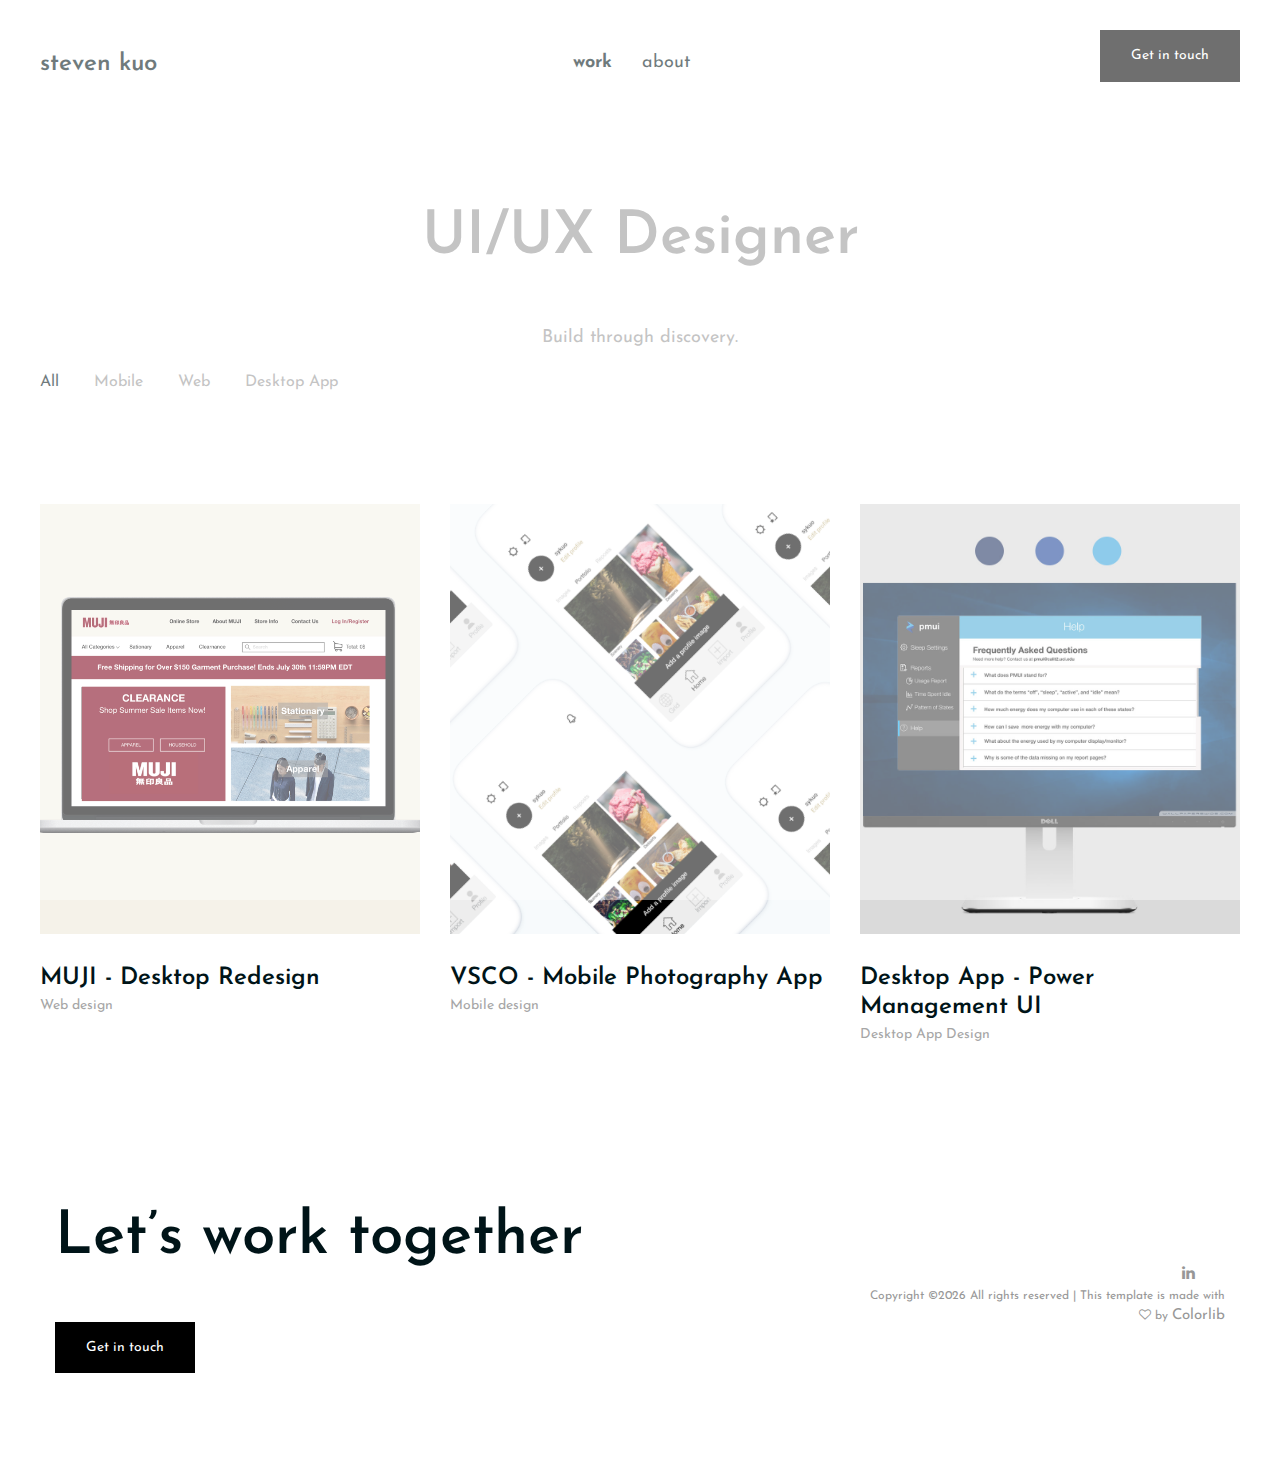
==== index.html @ f1e7a0a3 "renaming files" ====
<!DOCTYPE html>
<html lang="en">
<head>
	<title>Steven Kuo Design</title>
	<meta charset="UTF-8">
	<meta name="description" content="Steven Kuo Design">
	<meta name="keywords" content="portfolio, riddle, onepage, creative, html">
	<meta name="viewport" content="width=device-width, initial-scale=1.0">
	<!-- Favicon -->
	<link href="img/favicon.ico" rel="shortcut icon"/>

	<!-- Google Fonts -->
	<link href="https://fonts.googleapis.com/css?family=Josefin+Sans:400,400i,600,600i,700" rel="stylesheet">

	<!-- Stylesheets -->
	<link rel="stylesheet" href="css/bootstrap.min.css"/>
	<link rel="stylesheet" href="css/font-awesome.min.css"/>
	<!--<link rel="stylesheet" href="css/magnific-popup.css"/>-->
	<link rel="stylesheet" href="css/style.css"/>


	<!--[if lt IE 9]>
	  <script src="https://oss.maxcdn.com/html5shiv/3.7.2/html5shiv.min.js"></script>
	  <script src="https://oss.maxcdn.com/respond/1.4.2/respond.min.js"></script>
	<![endif]-->

</head>
<body class="body-pad">
	<!-- Page Preloder -->
	<div id="preloder">
		<div class="loader"></div>
	</div>

	<!-- header section start -->
	<header class="header-section">
		<div class="container-fluid">
			<div class="row">
				<div class="logo">
					<h2 class="site-logo">steven kuo</h2>
				</div>
				<div class="home-2 container text-left text-md-right">
					<nav class="main-menu">
						<ul>
							<li><a href="home-2.html" class="current">work</a></li>
							<li><a href="about.html">about</a></li>
							<!--<li><a href="contact.html">contact</a></li>-->
						</ul>
					</nav>
				</div>
				<a href="mailto:y.ksteven10@gmail.com" class="site-btn header-btn">Get in touch</a>
			</div>
		</div>
		<div class="nav-switch">
			<i class="fa fa-bars"></i>
		</div>
	</header>
	<!-- header section end -->


	<!-- portfolio section start -->
	<section class="portfolio-section pt100">
		<div class="container">

		</div>
		<div class="container-fluid p-0">
			<div class="row portfolios-area">
				<div class="col-lg-12">
					<div class="portfolio-intro">
						<h2 class="section-title text-center mb-5"> <span>UI/UX Designer</span></h2>
						<p class="text-center">Build through discovery.</p>
						<ul class="portfolio-filter controls">
							<li class="control" data-filter="all">All</li>
							<li class="control" data-filter=".mobile">Mobile</li>
							<li class="control" data-filter=".web">Web</li>
							<li class="control" data-filter=".desktop">Desktop App</li>
						</ul>
					</div>
				</div>

				<div class="mix col-md-6 col-lg-4 web">
					<a href="https://www.behance.net/gallery/54836667/MUJI-Desktop-Website-Redesign" target="_blank" class="portfolio-item pi-style2 set-bg" data-setbg="img/portfolio/MUJISITECOVER.png">
						<div class="pi-inner">
							<h2>+ See Behance Project</h2>
						</div>
					</a>
					<div class="portfolio-meta">
						<h2>MUJI - Desktop Redesign</h2>
						<p>Web design</p>
					</div>
				</div>
				<div class="mix col-md-6 col-lg-4 mobile">
					<a href="https://www.behance.net/gallery/53878431/UX-Design-Research-Improving-Usability-VSCO" target="_blank" class="portfolio-item pi-style2 set-bg" data-setbg="img/portfolio/vscoCover.png">
						<div class="pi-inner">
							<h2>+ See Behance Project</h2>
						</div>
					</a>
					<div class="portfolio-meta">
						<h2>VSCO - Mobile Photography App</h2>
						<p>Mobile design</p>
					</div>
				</div>
				<div class="mix col-md-6 col-lg-4 desktop">
					<a href="https://www.behance.net/gallery/52919597/UI-Design-Power-Management-UI-Desktop-App" target="_blank" class="portfolio-item pi-style2 set-bg" data-setbg="img/portfolio/PMUI-Cover.jpg">
						<div class="pi-inner">
							<h2>+ See Behance Project</h2>
						</div>
					</a>
					<div class="portfolio-meta">
						<h2>Desktop App - Power Management UI</h2>
						<p>Desktop App Design</p>
					</div>
				</div>
			</div>
		</div>
	</section>
	<!-- portfolio section end -->


	<!-- footer section start -->
	<footer class="footer-section">
		<div class="container-fluid">
			<div class="row">
				<div class="col-md-8">
					<h2 class="section-title mb-5">Let’s work together</h2>
					<a href="mailto:y.ksteven10@gmail.com" class="site-btn">Get in touch</a>
				</div>
				<div class="col-md-4 text-md-right">
					<div class="social-links">
						<a href="https://www.linkedin.com/in/stevenykuo/" target="_blank"><span class="fa fa-linkedin"></span></a>
						<!--
						<a href=""><span class="fa fa-pinterest"></span></a>
						<a href=""><span class="fa fa-linkedin"></span></a>
						<a href=""><span class="fa fa-instagram"></span></a>
						<a href=""><span class="fa fa-facebook"></span></a>
						<a href=""><span class="fa fa-twitter"></span></a>
					</div>-->
					<div class="copyright"><!-- Link back to Colorlib can't be removed. Template is licensed under CC BY 3.0. -->
Copyright &copy;<script>document.write(new Date().getFullYear());</script> All rights reserved | This template is made with <i class="fa fa-heart-o" aria-hidden="true"></i> by <a href="https://colorlib.com" target="_blank">Colorlib</a>
<!-- Link back to Colorlib can't be removed. Template is licensed under CC BY 3.0. -->
</div>
				</div>
			</div>
		</div>
	</footer>
	<!-- footer section end -->



	<!--====== Javascripts & Jquery ======-->
	<script src="js/jquery-2.1.4.min.js"></script>
	<script src="js/bootstrap.min.js"></script>
	<script src="js/mixitup.min.js"></script>
	<!--<script src="js/magnific-popup.min.js"></script>-->
	<script src="js/main.js"></script>
</body>
</html>
---- css/style.css ----
/* =================================
------------------------------------
  Riddle - Portfolio
  Version: 1.0
 ------------------------------------
 ====================================*/

/*----------------------------------------*/
/* Template default CSS
/*----------------------------------------*/

html,
body {
  height: 100%;
  font-family: 'Josefin Sans', sans-serif;
}

h1,
h2,
h3,
h4,
h5,
h6 {
  color: #001418;
  margin: 0;
  font-weight: 600;
  font-family: 'Josefin Sans', sans-serif;
}

p {
  font-size: 18px;
  color: #979797;
  line-height: 1.8;
}

img {
  max-width: 100%;
}

input:focus,
select:focus,
button:focus,
textarea:focus {
  outline: none;
}

a:hover,
a:focus {
  text-decoration: none;
  outline: none;
}

ul,
ol {
  padding: 0;
  margin: 0;
}

/*------------------------
  Helper css
--------------------------*/
.current{
  font-weight: bold;

}
.body-pad {
  padding: 0 40px;
}

.spad {
  padding: 100px 0;
}

.pt100 {
  padding-top: 100px;
}

.set-bg {
  background-repeat: no-repeat;
  background-size: cover;
}

.section-title {
  font-size: 60px;
}

.section-title span {
  color: #979797;
}

/*------------------------
  Common Elements
--------------------------*/
.element {
  margin-bottom: 100px;
}

.element:last-child {
  margin-bottom: 0;
}

/*=== Preloder ===*/
#preloder {
  position: fixed;
  width: 100%;
  height: 100%;
  top: 0;
  left: 0;
  z-index: 999999;
  background: #fff;
}

.loader {
  width: 30px;
  height: 30px;
  border: 3px solid #000;
  position: absolute;
  top: 50%;
  left: 50%;
  margin-top: -13px;
  margin-left: -13px;
  border-radius: 60px;
  border-left-color: transparent;
  animation: loader 0.8s linear infinite;
  -webkit-animation: loader 0.8s linear infinite;
}

@keyframes loader {
  0% {
    -webkit-transform: rotate(0deg);
            transform: rotate(0deg);
  }
  50% {
    -webkit-transform: rotate(180deg);
            transform: rotate(180deg);
  }
  100% {
    -webkit-transform: rotate(360deg);
            transform: rotate(360deg);
  }
}

@-webkit-keyframes loader {
  0% {
    -webkit-transform: rotate(0deg);
  }
  50% {
    -webkit-transform: rotate(180deg);
  }
  100% {
    -webkit-transform: rotate(360deg);
  }
}

/*=== Buttons ===*/
.site-btn {
  display: inline-block;
  font-size: 14px;
  min-width: 140px;
  text-align: center;
  padding: 15px 10px;
  position: relative;
  color: #fff;
  border: none;
  background-color: #000;
  margin-right: 15px;
  z-index: 1;
}

.site-btn.btn-fade {
  background-color: #979797;
}

.site-btn.btn-line {
  background: none;
  border: 2px solid #000;
  color: #000;
  padding: 13px 10px;
}

.site-btn.btn-line:hover {
  color: #000;
}

.site-btn.btn-line-fade {
  background: none;
  border: 2px solid #979797;
  color: #979797;
  padding: 13px 10px;
}

.site-btn.btn-line-fade:hover {
  color: #979797;
}

.site-btn:hover {
  color: #fff;
}

/*===  Accordion  ===*/
.accordion-area .panel {
  margin-bottom: 30px;
}

.accordion-area .panel-header {
  background: #000;
  color: #fff;
  display: block;
  padding: 12px 50px;
  padding-left: 30px;
  font-size: 14px;
  font-weight: 600;
  position: relative;
  border: 2px solid #000;
  -webkit-transition: all 0.4s ease-out 0s;
  -o-transition: all 0.4s ease-out 0s;
  transition: all 0.4s ease-out 0s;
}

.accordion-area .panel-header.active {
  background: transparent;
  color: #000;
}

.accordion-area .panel-header.active .panel-link:after {
  content: "-";
  color: #000;
}

.accordion-area .panel-header.active .panel-link.collapsed:after {
  content: "+";
}

.accordion-area .panel-link {
  position: absolute;
  right: 0;
  top: 0;
  height: 100%;
  width: 50px;
  border: none;
  cursor: pointer;
  background: transparent;
}

.accordion-area .panel-body p {
  font-size: 14px;
  margin-bottom: 0;
  padding-top: 25px;
}

.accordion-area .panel-body {
  padding: 0 5px;
}

.accordion-area .panel-link:after {
  content: "+";
  position: absolute;
  left: 50%;
  font-size: 16px;
  font-weight: 700;
  top: 50%;
  color: #fff;
  line-height: 16px;
  margin-top: -8px;
  margin-left: -4px;
}

/*===  Tab  ===*/
.tab-element .nav-tabs {
  border-bottom: none;
  margin-bottom: 35px;
}

.tab-element .nav-tabs .nav-link {
  border: 2px solid #000;
  background: #000;
  border-radius: 0;
  margin-right: 10px;
  font-size: 14px;
  font-weight: 500;
  color: #222;
  padding: 15px 40px;
  min-width: 118px;
  font-size: 16px;
  color: #fff;
  margin-bottom: 10px;
}

.tab-element .nav-tabs .nav-item:last-child .nav-link {
  margin-right: 0;
}

.tab-element .nav-tabs .nav-link.active {
  background: transparent;
  color: #000;
}

.tab-element .tab-pane h4 {
  font-size: 18px;
  margin: 25px 0 20px;
}

.tab-element .tab-pane p {
  font-size: 14px;
}

.circle-progress {
  text-align: center;
  position: relative;
}

.circle-progress canvas {
  -webkit-transform: rotate(90deg);
  -ms-transform: rotate(90deg);
  transform: rotate(90deg);
}

.circle-progress .progress-info {
  position: absolute;
  width: 100%;
  top: 30%;
}

.circle-progress .progress-info h2 {
  font-size: 36px;
}

.circle-progress .progress-info p {
  color: #979797;
  font-size: 16px;
  line-height: normal;
}

/*===  Icon Box  ===*/
.icon-box {
  display: -webkit-box;
  display: -ms-flexbox;
  display: flex;
}

.icon-box .icon h2 {
  font-size: 60px;
}

.icon-box .icon-box-content {
  padding-left: 25px;
  padding-top: 10px;
}

.icon-box .icon-box-content h3 {
  font-size: 24px;
  margin-bottom: 25px;
}

/*------------------------
    Header Section
--------------------------*/
.header-section {
  padding-top: 30px;
  padding-bottom: 20px;
  position: relative;
}

.site-logo {
  font-size: 24px;
  padding-top: 20px;
}

.main-menu ul {
  list-style: none;
}

.main-menu ul li {
  display: inline;
}

.main-menu ul li a {
  display: inline-block;
  font-size: 18px;
  color: #001418;
  margin-left: 15px;
  margin-right: 10px;
  padding: 20px 0 5px;
}

.header-btn {
  float: right;
  margin-right: 0;
}

.nav-switch {
  display: none;
}

/*------------------------
    Intro Section
--------------------------*/
.intro-section {
  padding: 110px 0;
}

/*------------------------
    Portfolio Section
--------------------------*/
.portfolio-section {
  overflow: hidden;
}

.portfolio-filter {
  list-style: none;
  padding-bottom: 100px;
}

.portfolio-filter li {
  font-size: 16px;
  display: inline-block;
  margin-right: 30px;
  padding-bottom: 10px;
  color: #979797;
  cursor: pointer;
}

.portfolio-filter li.mixitup-control-active {
  color: #001418;
}

.portfolios-area .gallery-block {
  padding: 0;
}

.gallery-block {
  position: relative;
}

.portfolio-item {
  display: block;
  width: 100%;
  height: 600px;
  background-position: center center;
  position: relative;
  margin-bottom: 30px;

}

.portfolio-item .pi-inner {
  position: absolute;
  width: 100%;
  height: 100%;
  left: 0;
  top: 0;
  background: transparent;
  -webkit-transition: all 0.4s ease 0s;
  -o-transition: all 0.4s ease 0s;
  transition: all 0.4s ease 0s;
}

.portfolio-item .pi-inner h2 {
  opacity: 0;
  font-size: 30px;
  font-weight: 400;
  position: absolute;
  left: 50px;
  bottom: 50px;
  color: #fff;
  letter-spacing: 10px;
  -webkit-transition: all 0.3s ease 0s;
  -o-transition: all 0.3s ease 0s;
  transition: all 0.3s ease 0s;
}

.portfolio-item:hover .pi-inner {
  background: rgba(0, 20, 24, 0.8);
}

.portfolio-item:hover .pi-inner h2 {
  opacity: 1;
  letter-spacing: 0;
}

.portfolio-meta {
  padding-bottom: 45px;
}

.portfolio-meta h2 {
  font-size: 24px;
}

.portfolio-meta p {
  font-size: 14px;
  color: #a6a6a6;
  margin-bottom: 0;
}

.portfolio-intro {
  display: block;
}

.img-popup-warp .mfp-content {
  opacity: 0;
  -webkit-transform: scale(0.8);
  -ms-transform: scale(0.8);
  transform: scale(0.8);
  -webkit-transition: all 0.4s;
  -o-transition: all 0.4s;
  transition: all 0.4s;
}

.img-popup-warp.mfp-ready .mfp-content {
  opacity: 1;
  -webkit-transform: scale(1);
  -ms-transform: scale(1);
  transform: scale(1);
}

/*------------------------
    Footer Section
--------------------------*/
.footer-section {
  padding: 110px 0;
}

.footer-section .copyright {
  font-size: 12px;
  color: #979797;
}

.social-links {
  margin-top: 60px;
  margin-bottom: 40px;
}

.social-links a {
  color: #979797;
  font-size: 15px;
  margin-right: 30px;
}

.social-links a:last-child {
  margin-right: 0;
}

/*------------------------
    About Page
--------------------------*/
.pic-frame {
  position: relative;
  padding-left: 25px;
  padding-bottom: 25px;
  display: inline-block;
}

.pic-frame:after {
  position: absolute;
  content: "";
  width: calc(100% - 25px);
  height: calc(100% - 25px);
  bottom: 0;
  left: 0;
  border: 2px solid #000;
  z-index: 1;
}

.milestone {
  margin-top: 15px;
}

.milestone h2 {
  font-size: 60px;
}

.milestone h2 span {
  font-size: 18px;
  color: #979797;
}

/*------------------------
    Blog Page
--------------------------*/
.blog-item {
  margin-bottom: 70px;
}

.blog-item .read-more {
  color: #000;
  position: relative;
  display: inline-block;
  padding-bottom: 5px;
  line-height: 18px;
  font-size: 18px;
}

.blog-item .read-more:after {
  position: absolute;
  content: '';
  width: 100%;
  height: 2px;
  bottom: 0;
  left: 0;
  background: #000;
}

.thumb {
  margin-bottom: 30px;
}

.blog-content h2 {
  font-size: 24px;
  margin-bottom: 15px;
}

.blog-content .blog-meta {
  font-size: 13px;
  color: #979797;
  margin-bottom: 30px;
}

.blog-content p {
  margin-bottom: 30px;
}

/*------------------------
    Contact Page
--------------------------*/
.contect-tect {
  text-align: center;
  margin-bottom: 70px;
}

.contect-tect h2 {
  font-size: 24px;
  margin-bottom: 30px;
}

.contect-tect p {
  font-size: 17px;
}

.contact-form {
  display: block;
  width: 100%;
}

.contact-form input {
  padding-left: 25px;
  height: 60px;
  width: 100%;
  border: none;
  border-bottom: 2px solid #000;
  margin-bottom: 30px;
  font-size: 12px;
}

.contact-form textarea {
  padding-left: 25px;
  height: 200px;
  width: 100%;
  border: none;
  border-bottom: 2px solid #000;
  margin-bottom: 30px;
  font-size: 12px;
}

.contact-form ::-webkit-input-placeholder {
  font-style: italic;
}

.contact-form :-ms-input-placeholder {
  font-style: italic;
}

.contact-form ::-ms-input-placeholder {
  font-style: italic;
}

.contact-form ::placeholder {
  font-style: italic;
}

/* ===========================
  Responsive
==============================*/
@media only screen and (max-width: 1448px) {
  .home-2.container {
    width: auto;
  }
}

/* Medium screen : 992px. */
@media only screen and (min-width: 992px) and (max-width: 1199px) {
  .portfolio-item {
    height: 450px;
  }
}

/* Tablet :768px. */
@media only screen and (min-width: 768px) and (max-width: 991px) {
  .body-pad {
    padding: 0 30px;
  }
  .portfolio-item {
    height: 350px;
  }
}

/* Large Mobile :480px. */
@media only screen and (max-width: 767px) {
  .body-pad {
    padding: 0 15px;
  }
  .main-menu {
    position: absolute;
    background: #efefef;
    width: 100%;
    z-index: 999;
    left: 0;
    top: 30px;
    padding-top: 15px;
    display: none;
  }
  .main-menu ul li a {
    padding: 10px 15px;
    border-bottom: 1px solid #ddd;
    display: block;
  }
  .main-menu ul li {
    display: block;
  }
  .main-menu ul li:last-child a {
    border-bottom: none;
  }
  .home-2 {
    text-align: left;
  }
  .home-2 .main-menu {
    top: 99px;
  }
  .nav-switch {
    position: absolute;
    right: 25px;
    font-size: 30px;
    color: #333;
    top: 35px;
    display: block;
  }
  .header-btn {
    display: none;
  }
  .section-title {
    font-size: 45px;

  }
  .portfolio-filter {
    text-align: center;
  }
}

/* small Mobile :320px. */
@media only screen and (max-width: 479px) {
  .section-title {
    font-size: 30px;
  }
}
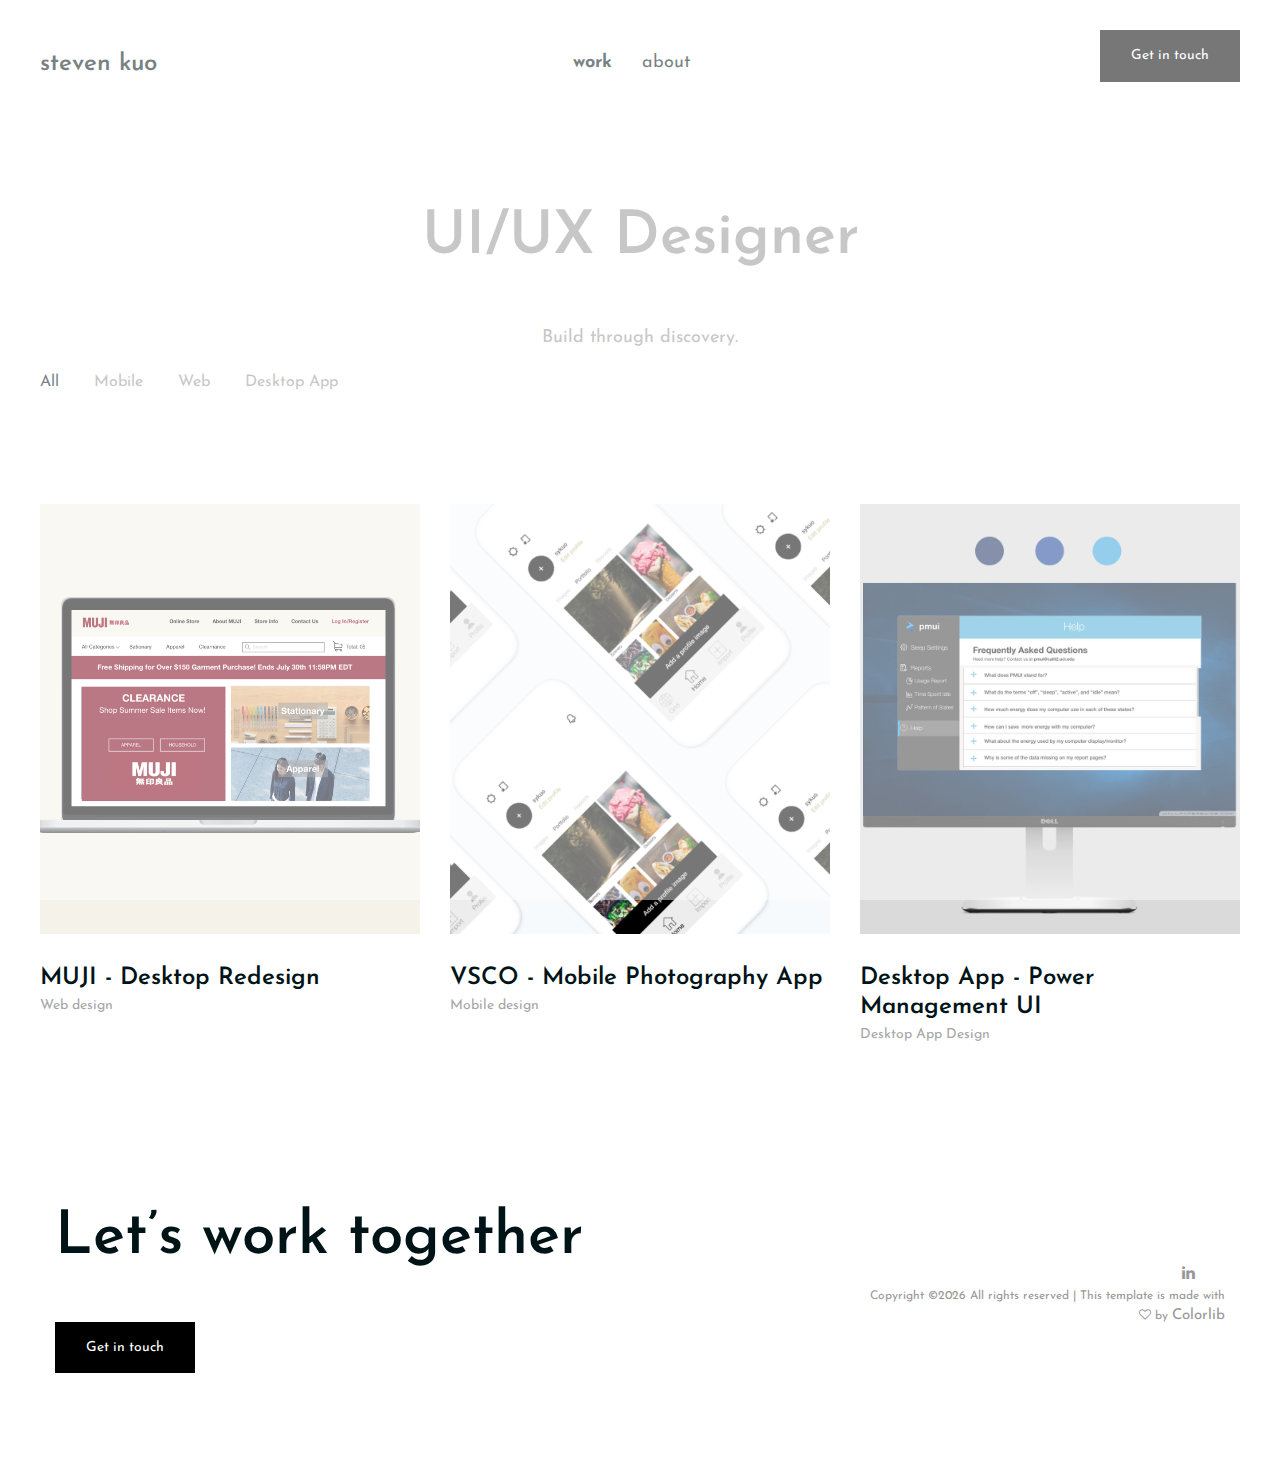
==== commit 12e988fd: "Updated favicon and about" ====
--- a/index.html
+++ b/index.html
@@ -7,7 +7,7 @@
 	<meta name="keywords" content="portfolio, riddle, onepage, creative, html">
 	<meta name="viewport" content="width=device-width, initial-scale=1.0">
 	<!-- Favicon -->
-	<link href="img/favicon.ico" rel="shortcut icon"/>
+	<link href="img/skfavicon.png" rel="shortcut icon"/>
 
 	<!-- Google Fonts -->
 	<link href="https://fonts.googleapis.com/css?family=Josefin+Sans:400,400i,600,600i,700" rel="stylesheet">
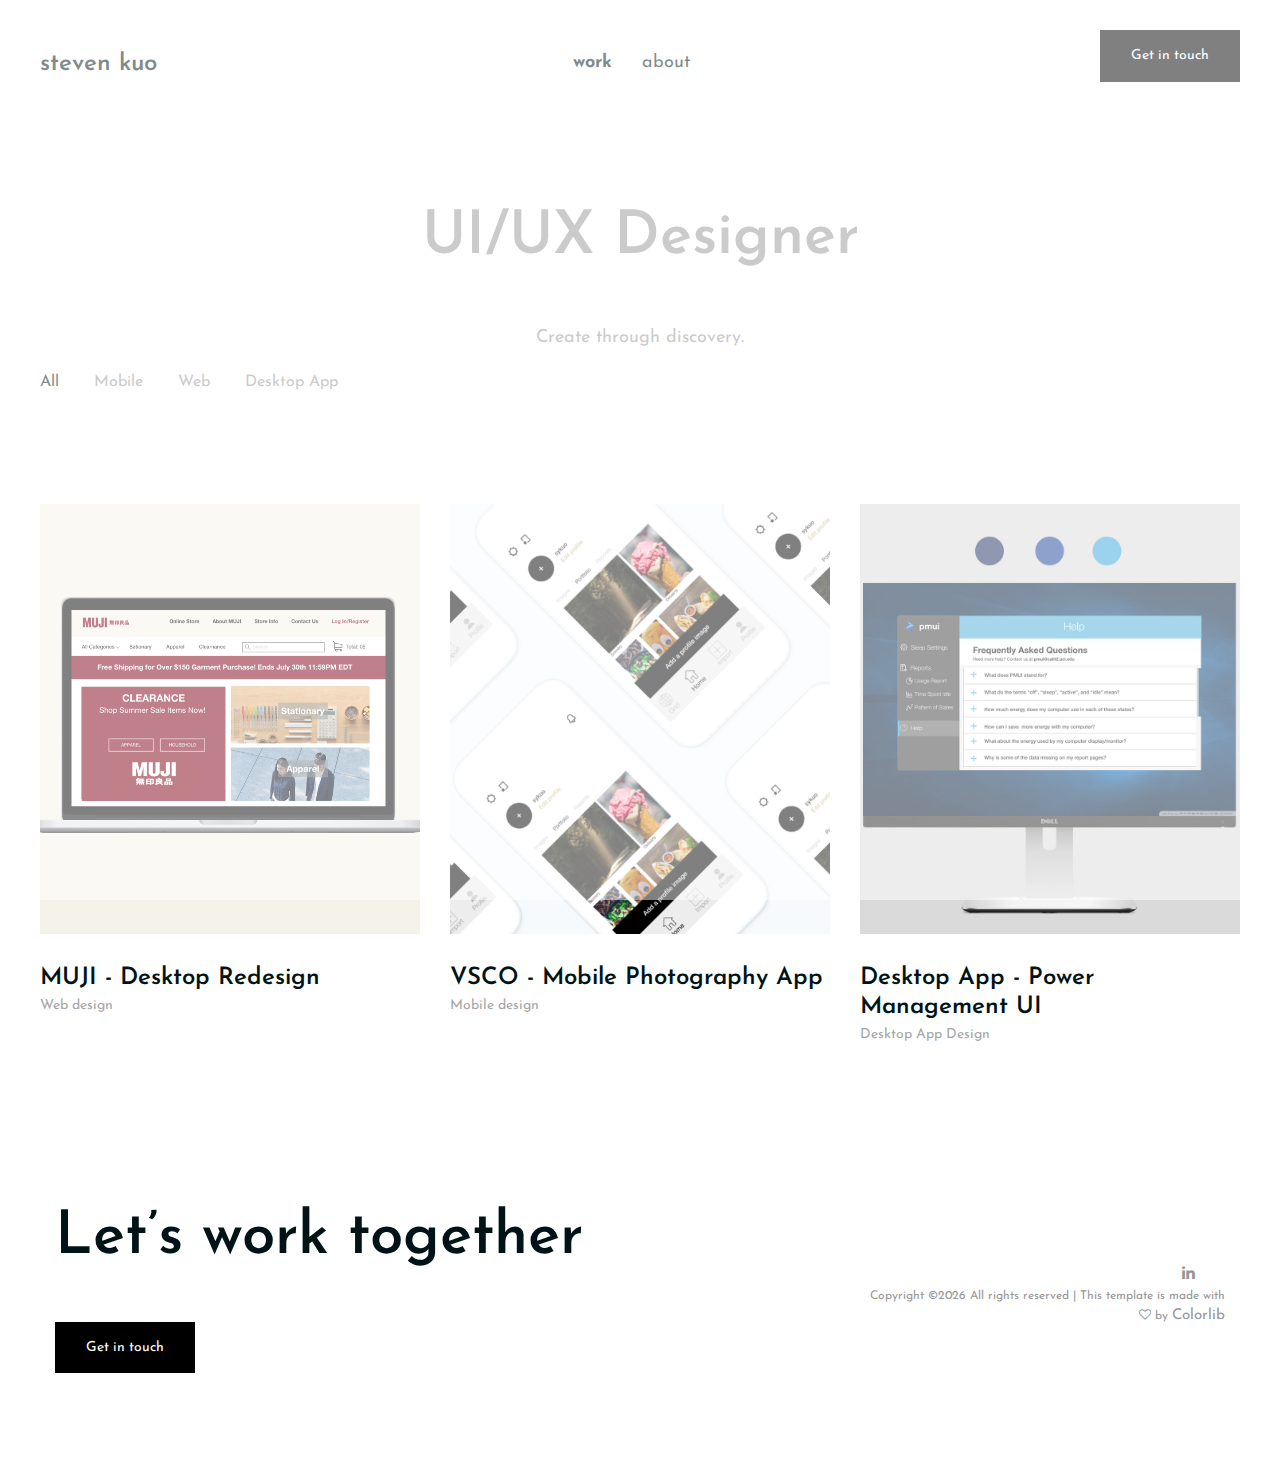
==== commit 33328654: "Changed subtext" ====
--- a/index.html
+++ b/index.html
@@ -67,7 +67,7 @@
 				<div class="col-lg-12">
 					<div class="portfolio-intro">
 						<h2 class="section-title text-center mb-5"> <span>UI/UX Designer</span></h2>
-						<p class="text-center">Build through discovery.</p>
+						<p class="text-center">Create through discovery.</p>
 						<ul class="portfolio-filter controls">
 							<li class="control" data-filter="all">All</li>
 							<li class="control" data-filter=".mobile">Mobile</li>
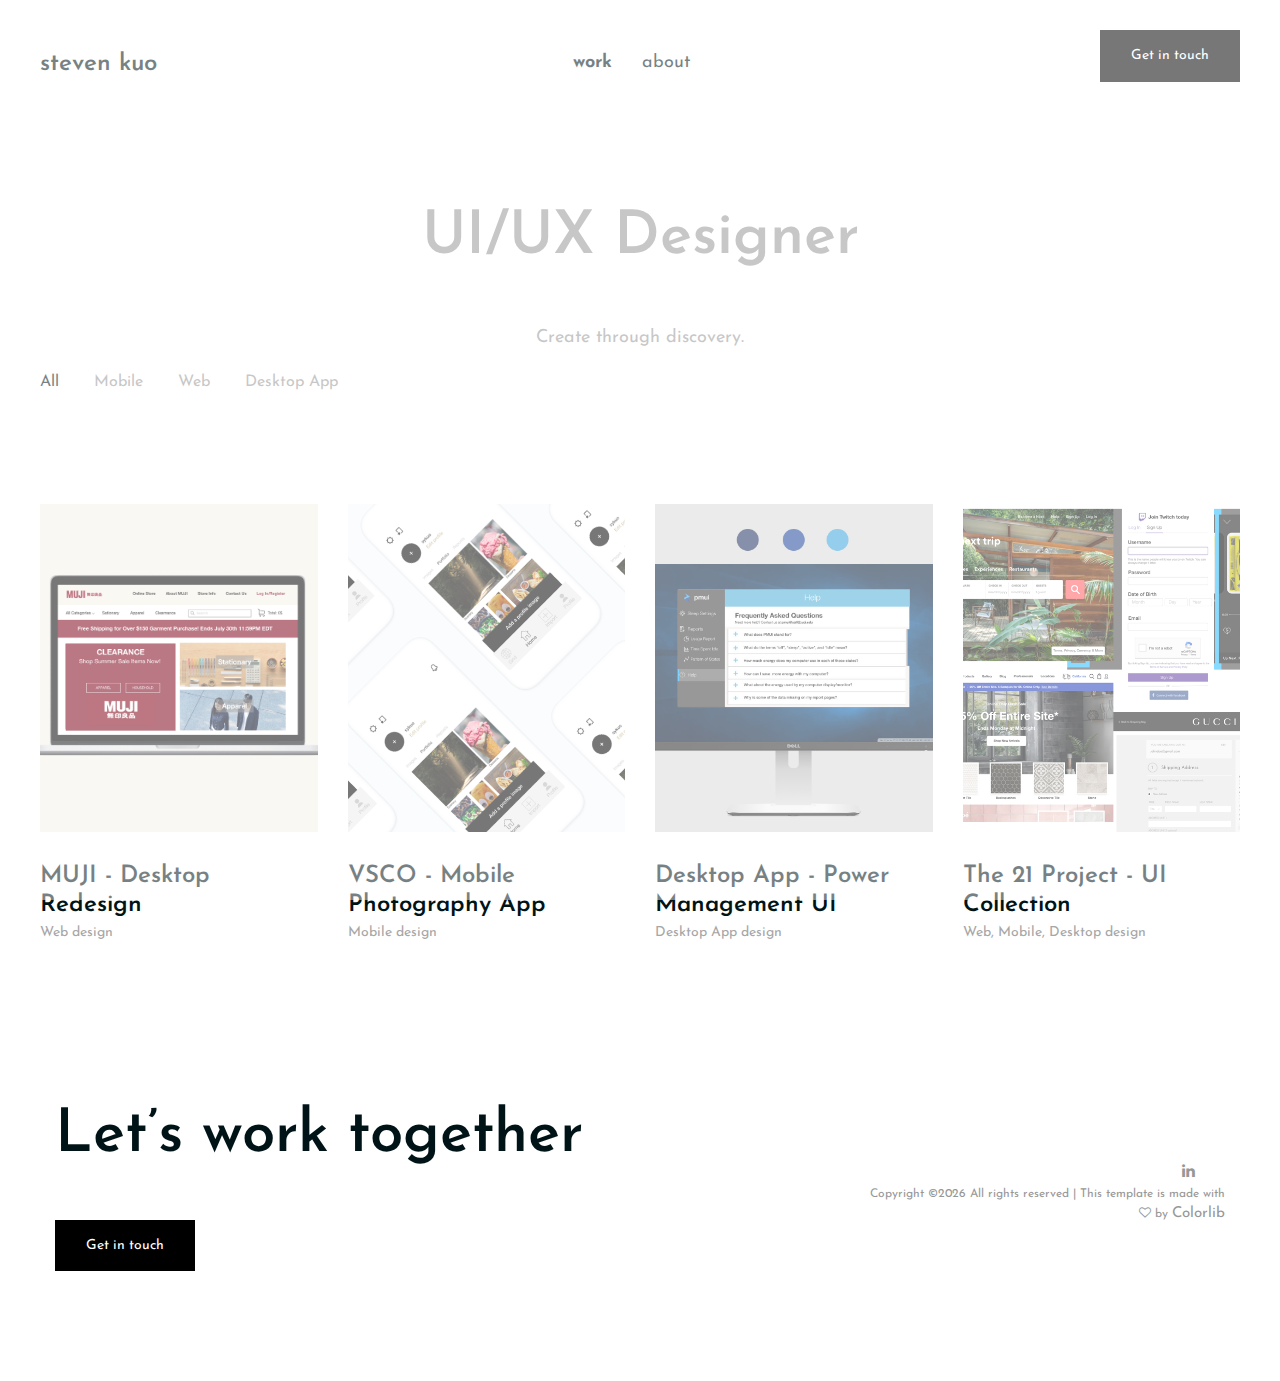
==== commit 79a87bc0: "updating about page and portfolio project on home page" ====
--- a/index.html
+++ b/index.html
@@ -77,7 +77,7 @@
 					</div>
 				</div>
 
-				<div class="mix col-md-6 col-lg-4 web">
+				<div class="mix col-md-6 col-lg-3 web">
 					<a href="https://www.behance.net/gallery/54836667/MUJI-Desktop-Website-Redesign" target="_blank" class="portfolio-item pi-style2 set-bg" data-setbg="img/portfolio/MUJISITECOVER.png">
 						<div class="pi-inner">
 							<h2>+ See Behance Project</h2>
@@ -88,7 +88,7 @@
 						<p>Web design</p>
 					</div>
 				</div>
-				<div class="mix col-md-6 col-lg-4 mobile">
+				<div class="mix col-md-6 col-lg-3 mobile">
 					<a href="https://www.behance.net/gallery/53878431/UX-Design-Research-Improving-Usability-VSCO" target="_blank" class="portfolio-item pi-style2 set-bg" data-setbg="img/portfolio/vscoCover.png">
 						<div class="pi-inner">
 							<h2>+ See Behance Project</h2>
@@ -99,7 +99,7 @@
 						<p>Mobile design</p>
 					</div>
 				</div>
-				<div class="mix col-md-6 col-lg-4 desktop">
+				<div class="mix col-md-6 col-lg-3 desktop">
 					<a href="https://www.behance.net/gallery/52919597/UI-Design-Power-Management-UI-Desktop-App" target="_blank" class="portfolio-item pi-style2 set-bg" data-setbg="img/portfolio/PMUI-Cover.jpg">
 						<div class="pi-inner">
 							<h2>+ See Behance Project</h2>
@@ -107,7 +107,18 @@
 					</a>
 					<div class="portfolio-meta">
 						<h2>Desktop App - Power Management UI</h2>
-						<p>Desktop App Design</p>
+						<p>Desktop App design</p>
+					</div>
+				</div>
+				<div class="mix col-md-6 col-lg-3 web mobile desktop">
+					<a href="https://www.behance.net/gallery/72165543/The-21-Project-UI-Collection" target="_blank" class="portfolio-item pi-style2 set-bg" data-setbg="img/portfolio/The21projectCOVER.png">
+						<div class="pi-inner">
+							<h2>+ See Behance Project</h2>
+						</div>
+					</a>
+					<div class="portfolio-meta">
+						<h2>The 21 Project - UI Collection</h2>
+						<p>Web, Mobile, Desktop design</p>
 					</div>
 				</div>
 			</div>
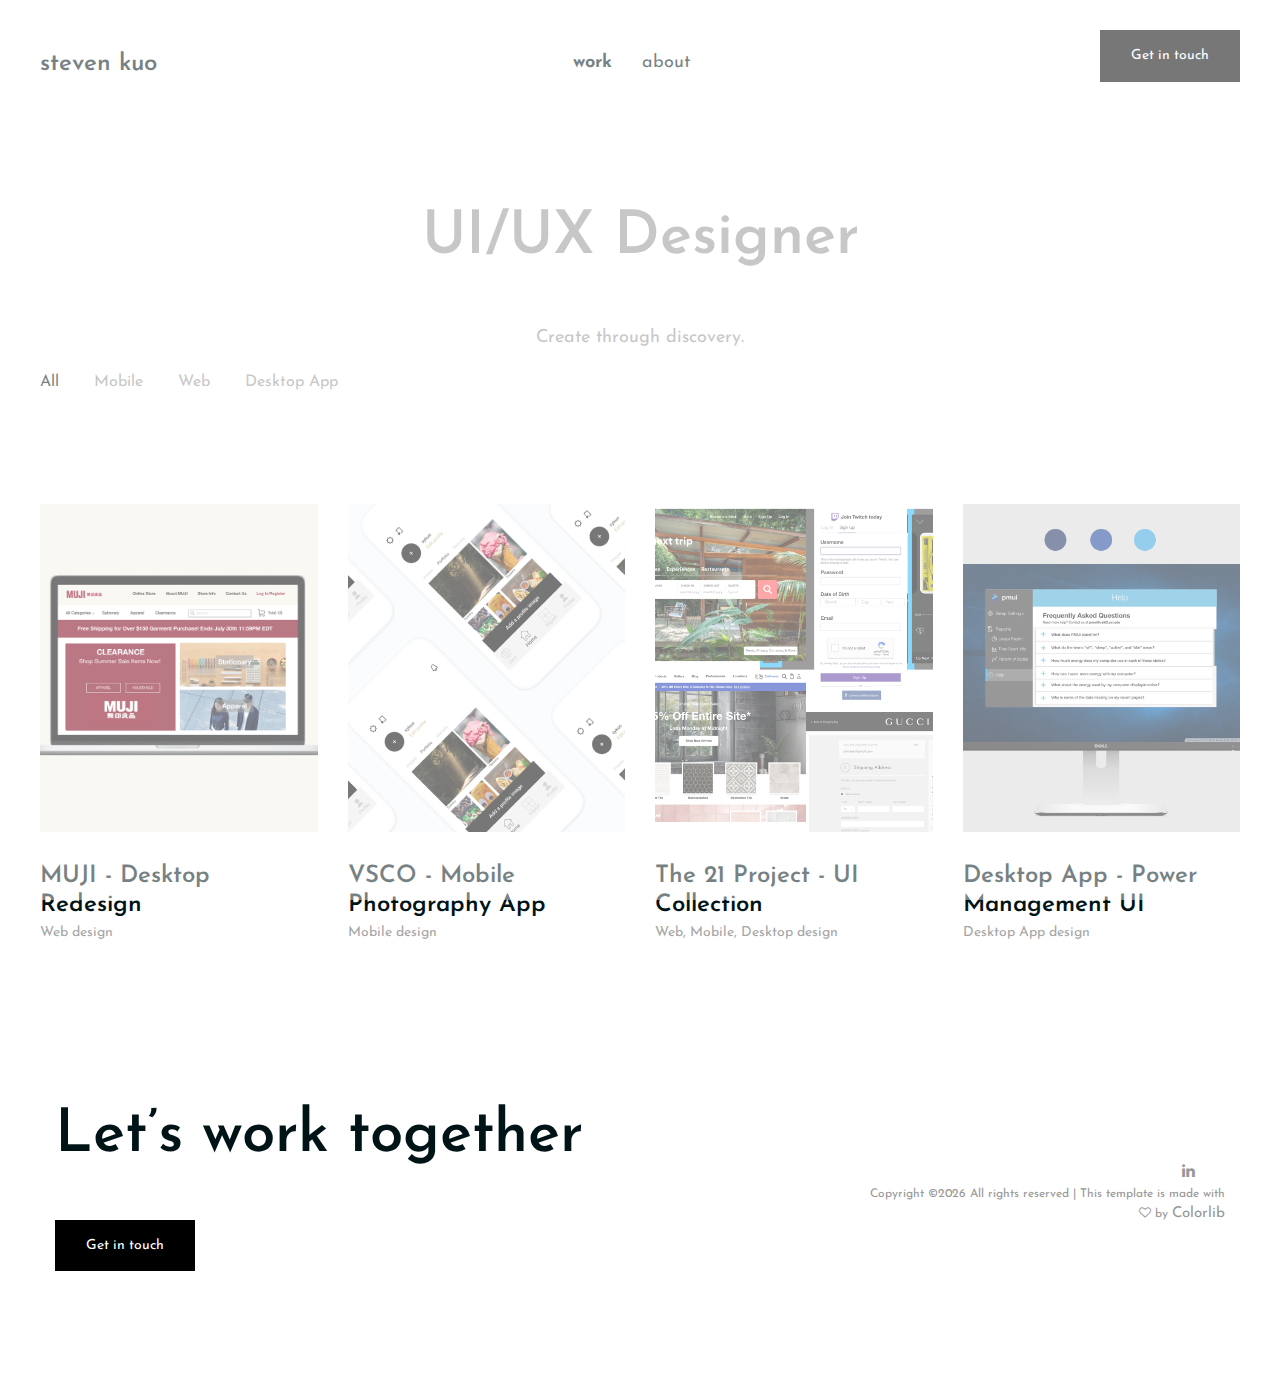
==== commit 2835b603: "rearranging projects on home screen" ====
--- a/index.html
+++ b/index.html
@@ -99,6 +99,17 @@
 						<p>Mobile design</p>
 					</div>
 				</div>
+				<div class="mix col-md-6 col-lg-3 web mobile desktop">
+					<a href="https://www.behance.net/gallery/72165543/The-21-Project-UI-Collection" target="_blank" class="portfolio-item pi-style2 set-bg" data-setbg="img/portfolio/The21projectCOVER.png">
+						<div class="pi-inner">
+							<h2>+ See Behance Project</h2>
+						</div>
+					</a>
+					<div class="portfolio-meta">
+						<h2>The 21 Project - UI Collection</h2>
+						<p>Web, Mobile, Desktop design</p>
+					</div>
+				</div>
 				<div class="mix col-md-6 col-lg-3 desktop">
 					<a href="https://www.behance.net/gallery/52919597/UI-Design-Power-Management-UI-Desktop-App" target="_blank" class="portfolio-item pi-style2 set-bg" data-setbg="img/portfolio/PMUI-Cover.jpg">
 						<div class="pi-inner">
@@ -110,17 +121,7 @@
 						<p>Desktop App design</p>
 					</div>
 				</div>
-				<div class="mix col-md-6 col-lg-3 web mobile desktop">
-					<a href="https://www.behance.net/gallery/72165543/The-21-Project-UI-Collection" target="_blank" class="portfolio-item pi-style2 set-bg" data-setbg="img/portfolio/The21projectCOVER.png">
-						<div class="pi-inner">
-							<h2>+ See Behance Project</h2>
-						</div>
-					</a>
-					<div class="portfolio-meta">
-						<h2>The 21 Project - UI Collection</h2>
-						<p>Web, Mobile, Desktop design</p>
-					</div>
-				</div>
+
 			</div>
 		</div>
 	</section>
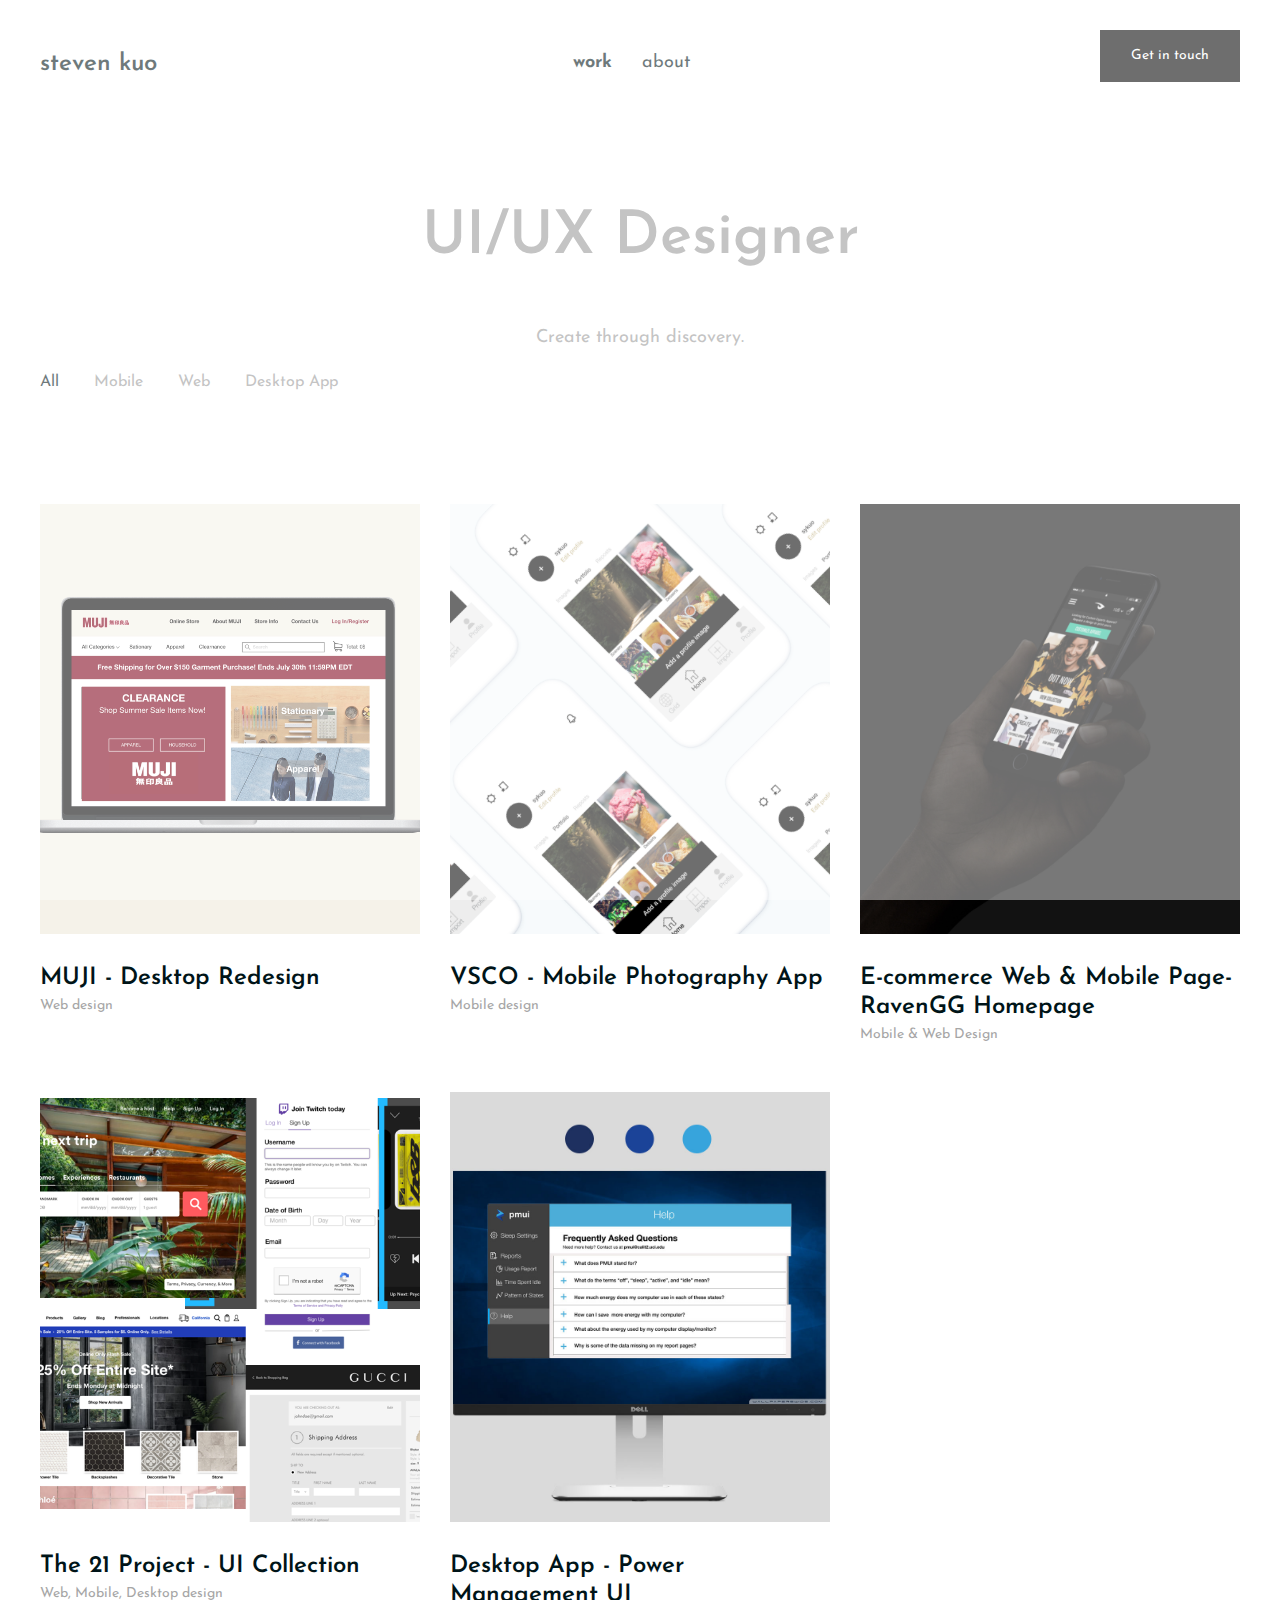
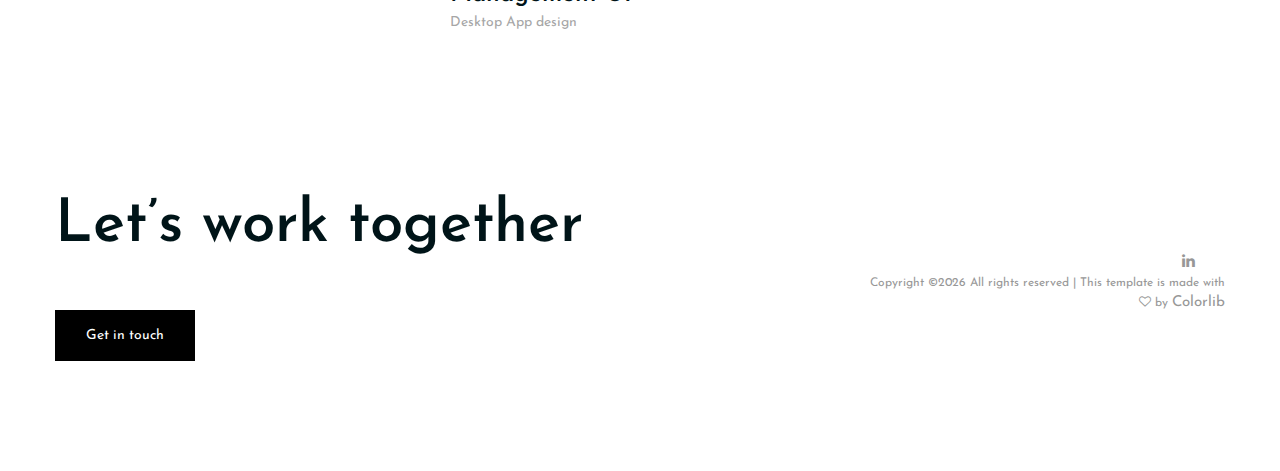
==== commit c293b0d6: "adding new project + reorganize row col" ====
--- a/index.html
+++ b/index.html
@@ -77,7 +77,7 @@
 					</div>
 				</div>
 
-				<div class="mix col-md-6 col-lg-3 web">
+				<div class="mix col-md-6 col-lg-4 web">
 					<a href="https://www.behance.net/gallery/54836667/MUJI-Desktop-Website-Redesign" target="_blank" class="portfolio-item pi-style2 set-bg" data-setbg="img/portfolio/MUJISITECOVER.png">
 						<div class="pi-inner">
 							<h2>+ See Behance Project</h2>
@@ -88,7 +88,7 @@
 						<p>Web design</p>
 					</div>
 				</div>
-				<div class="mix col-md-6 col-lg-3 mobile">
+				<div class="mix col-md-6 col-lg-4 mobile">
 					<a href="https://www.behance.net/gallery/53878431/UX-Design-Research-Improving-Usability-VSCO" target="_blank" class="portfolio-item pi-style2 set-bg" data-setbg="img/portfolio/vscoCover.png">
 						<div class="pi-inner">
 							<h2>+ See Behance Project</h2>
@@ -99,7 +99,24 @@
 						<p>Mobile design</p>
 					</div>
 				</div>
-				<div class="mix col-md-6 col-lg-3 web mobile desktop">
+				<div class="mix col-md-6 col-lg-4 web mobile desktop">
+					<a href="https://www.behance.net/gallery/75374079/RavenGG-UI-Mobile-Web-Redesign-Ecommerce" target="_blank" class="portfolio-item pi-style2 set-bg" data-setbg="img/portfolio/ravengg-mobilemockup.png">
+						<div class="pi-inner">
+							<h2>+ See Behance Project</h2>
+						</div>
+					</a>
+					<div class="portfolio-meta">
+						<h2>E-commerce Web & Mobile Page- RavenGG Homepage</h2>
+						<p>Mobile & Web Design</p>
+					</div>
+				</div>
+
+
+
+			</div>
+
+			<div class="row portfolios-area">
+				<div class="mix col-md-6 col-lg-4 web mobile desktop">
 					<a href="https://www.behance.net/gallery/72165543/The-21-Project-UI-Collection" target="_blank" class="portfolio-item pi-style2 set-bg" data-setbg="img/portfolio/The21projectCOVER.png">
 						<div class="pi-inner">
 							<h2>+ See Behance Project</h2>
@@ -110,7 +127,7 @@
 						<p>Web, Mobile, Desktop design</p>
 					</div>
 				</div>
-				<div class="mix col-md-6 col-lg-3 desktop">
+				<div class="mix col-md-6 col-lg-4 desktop">
 					<a href="https://www.behance.net/gallery/52919597/UI-Design-Power-Management-UI-Desktop-App" target="_blank" class="portfolio-item pi-style2 set-bg" data-setbg="img/portfolio/PMUI-Cover.jpg">
 						<div class="pi-inner">
 							<h2>+ See Behance Project</h2>
@@ -121,8 +138,9 @@
 						<p>Desktop App design</p>
 					</div>
 				</div>
+			</div>
 
-			</div>
+
 		</div>
 	</section>
 	<!-- portfolio section end -->
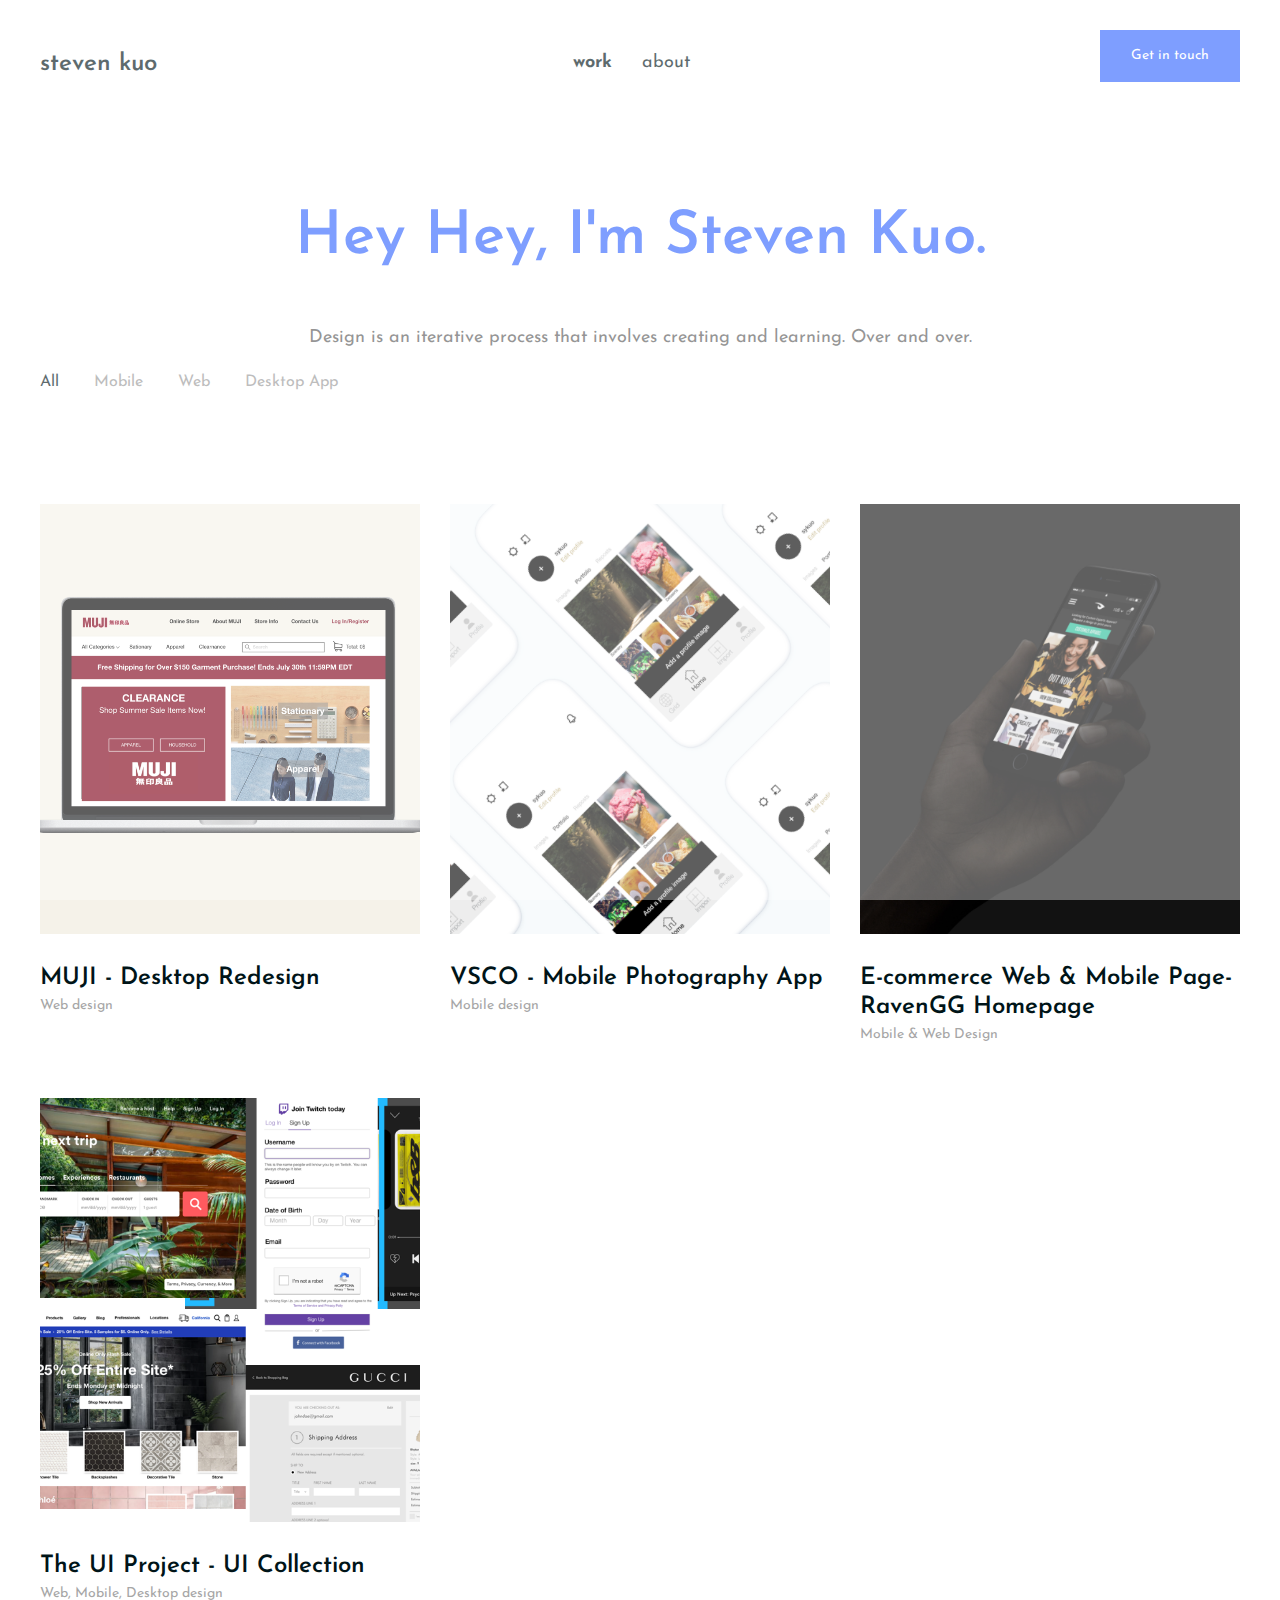
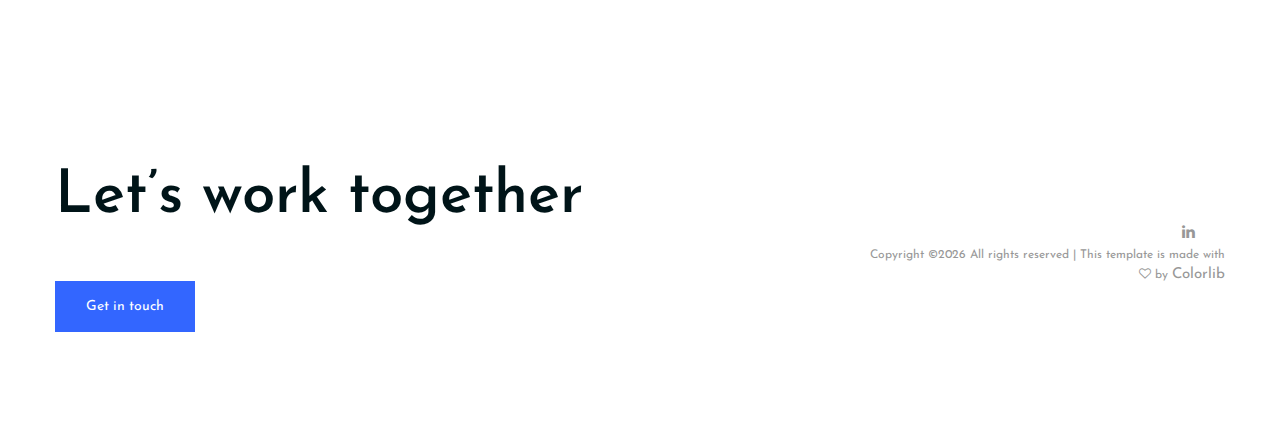
==== commit afef6a6a: "updated home page and about me" ====
--- a/index.html
+++ b/index.html
@@ -7,7 +7,7 @@
 	<meta name="keywords" content="portfolio, riddle, onepage, creative, html">
 	<meta name="viewport" content="width=device-width, initial-scale=1.0">
 	<!-- Favicon -->
-	<link href="img/skfavicon.png" rel="shortcut icon"/>
+	<link href="img/skfavicon1.png" rel="shortcut icon"/>
 
 	<!-- Google Fonts -->
 	<link href="https://fonts.googleapis.com/css?family=Josefin+Sans:400,400i,600,600i,700" rel="stylesheet">
@@ -66,8 +66,8 @@
 			<div class="row portfolios-area">
 				<div class="col-lg-12">
 					<div class="portfolio-intro">
-						<h2 class="section-title text-center mb-5"> <span>UI/UX Designer</span></h2>
-						<p class="text-center">Create through discovery.</p>
+						<h2 class="section-title text-center mb-5"> <span>Hey Hey, I'm Steven Kuo.</span></h2>
+						<p class="text-center">Design is an iterative process that involves creating and learning. Over and over.</p>
 						<ul class="portfolio-filter controls">
 							<li class="control" data-filter="all">All</li>
 							<li class="control" data-filter=".mobile">Mobile</li>
@@ -123,11 +123,11 @@
 						</div>
 					</a>
 					<div class="portfolio-meta">
-						<h2>The 21 Project - UI Collection</h2>
+						<h2>The UI Project - UI Collection</h2>
 						<p>Web, Mobile, Desktop design</p>
 					</div>
 				</div>
-				<div class="mix col-md-6 col-lg-4 desktop">
+				<!--<div class="mix col-md-6 col-lg-4 desktop">
 					<a href="https://www.behance.net/gallery/52919597/UI-Design-Power-Management-UI-Desktop-App" target="_blank" class="portfolio-item pi-style2 set-bg" data-setbg="img/portfolio/PMUI-Cover.jpg">
 						<div class="pi-inner">
 							<h2>+ See Behance Project</h2>
@@ -137,7 +137,7 @@
 						<h2>Desktop App - Power Management UI</h2>
 						<p>Desktop App design</p>
 					</div>
-				</div>
+				</div>-->
 			</div>
 
 
--- a/css/style.css
+++ b/css/style.css
@@ -29,7 +29,7 @@
 
 p {
   font-size: 18px;
-  color: #979797;
+  color: #575757;
   line-height: 1.8;
 }
 
@@ -85,7 +85,10 @@
 }
 
 .section-title span {
-  color: #979797;
+  /*color: #979797;*/
+  /*color:#5C5C5C*/
+  color:#3366FF;
+
 }
 
 /*------------------------
@@ -162,7 +165,8 @@
   position: relative;
   color: #fff;
   border: none;
-  background-color: #000;
+  background-color:#3366FF;
+  /*background-color: #000;*/
   margin-right: 15px;
   z-index: 1;
 }
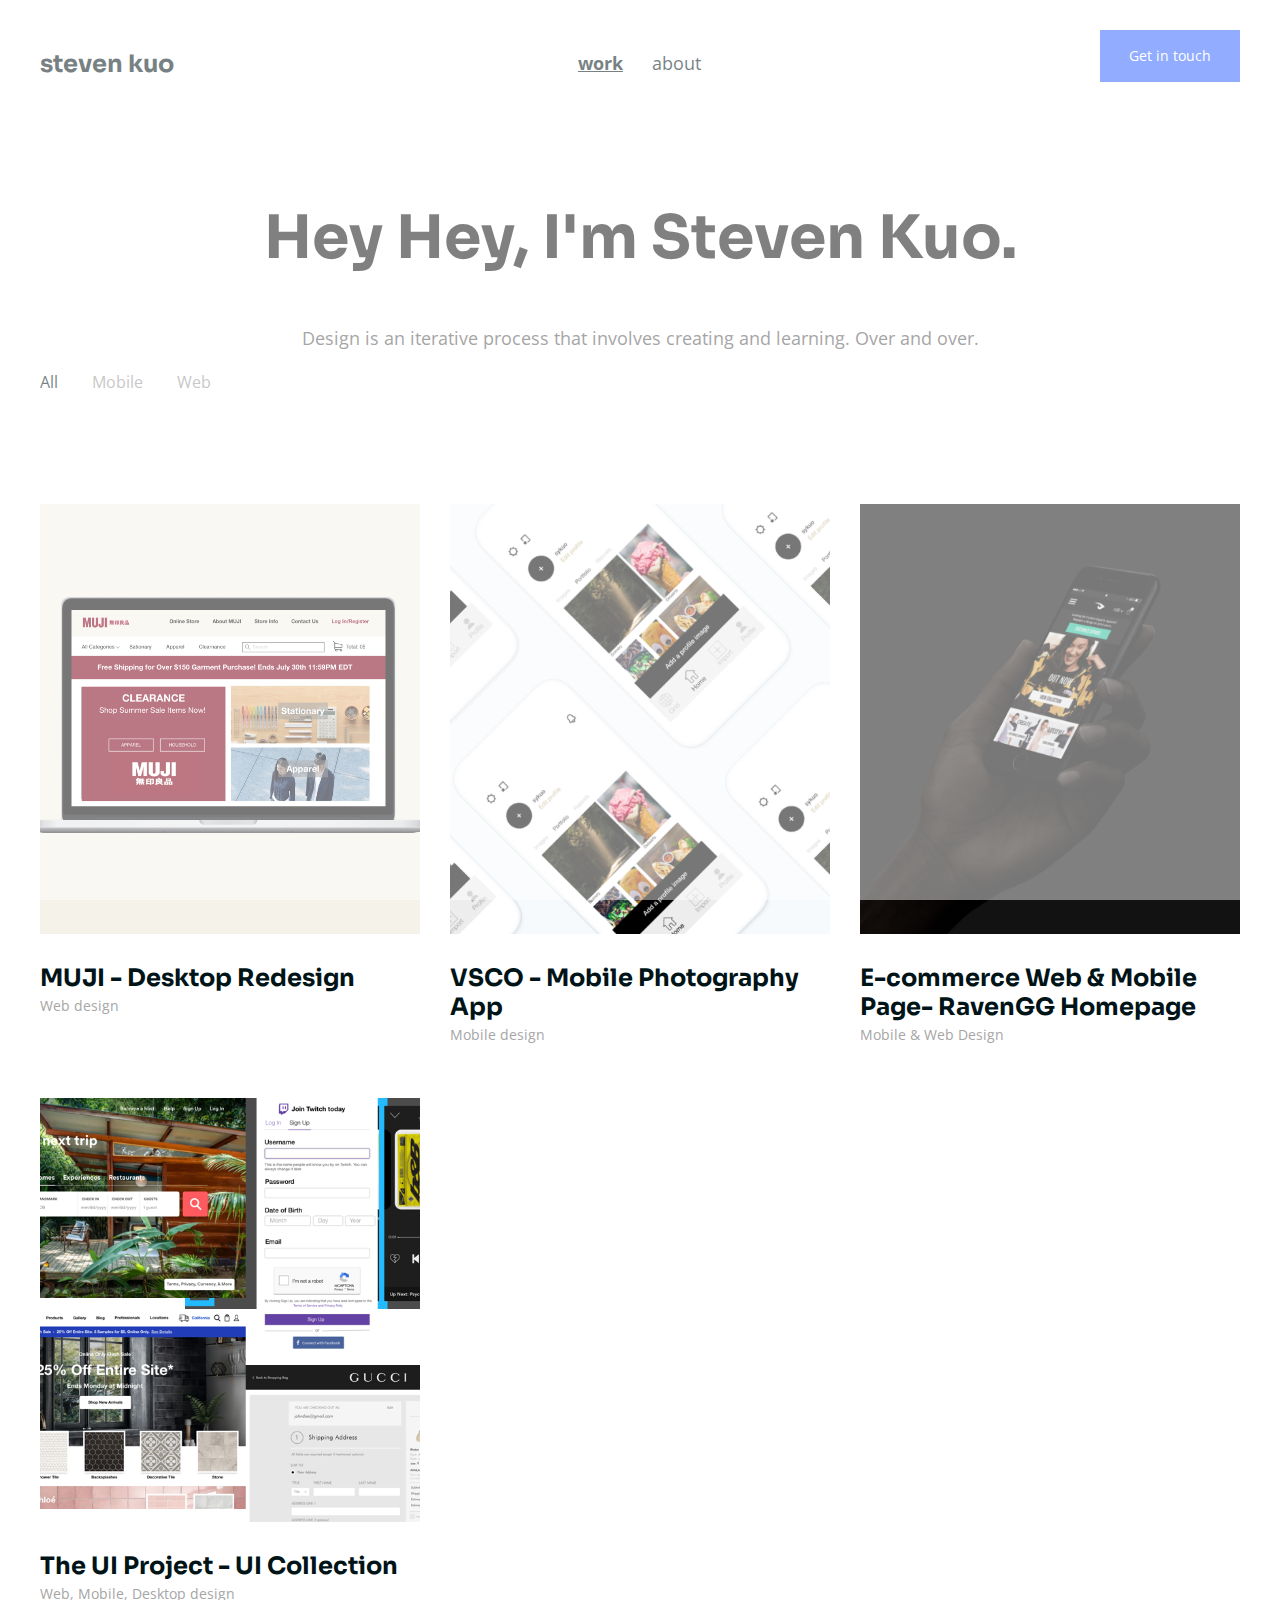
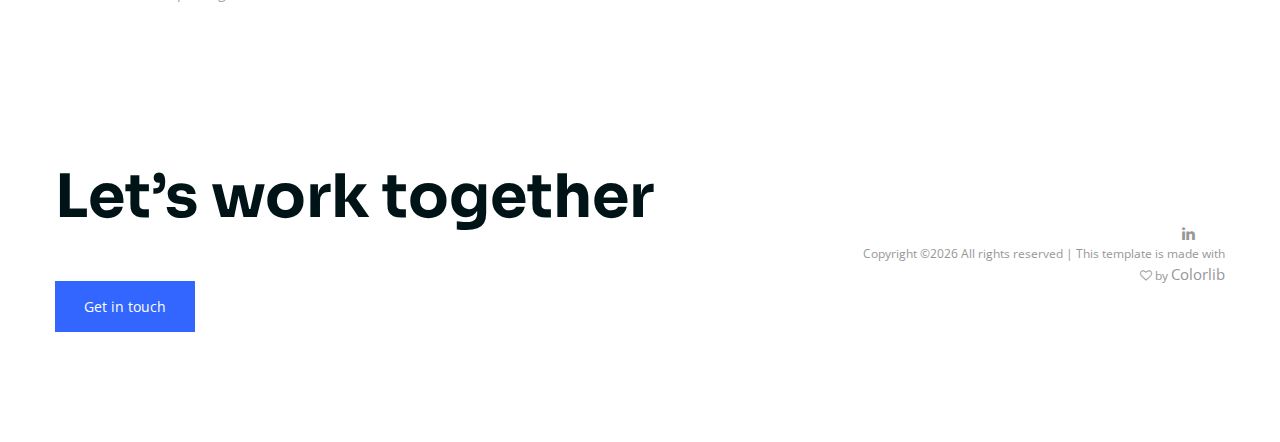
==== commit c66da966: "Styling updates" ====
--- a/index.html
+++ b/index.html
@@ -11,7 +11,10 @@
 
 	<!-- Google Fonts -->
 	<link href="https://fonts.googleapis.com/css?family=Josefin+Sans:400,400i,600,600i,700" rel="stylesheet">
-
+	<link rel="preconnect" href="https://fonts.googleapis.com">
+	<link rel="preconnect" href="https://fonts.gstatic.com" crossorigin>
+	<link href="https://fonts.googleapis.com/css2?family=Sora:wght@700&display=swap" rel="stylesheet">
+	<link href="https://fonts.googleapis.com/css2?family=Open+Sans:wght@400;600;700&display=swap" rel="stylesheet">
 	<!-- Stylesheets -->
 	<link rel="stylesheet" href="css/bootstrap.min.css"/>
 	<link rel="stylesheet" href="css/font-awesome.min.css"/>
@@ -47,7 +50,7 @@
 						</ul>
 					</nav>
 				</div>
-				<a href="mailto:y.ksteven10@gmail.com" class="site-btn header-btn">Get in touch</a>
+				<a href="mailto:heyheysteven@gmail.com" class="site-btn header-btn">Get in touch</a>
 			</div>
 		</div>
 		<div class="nav-switch">
@@ -72,7 +75,7 @@
 							<li class="control" data-filter="all">All</li>
 							<li class="control" data-filter=".mobile">Mobile</li>
 							<li class="control" data-filter=".web">Web</li>
-							<li class="control" data-filter=".desktop">Desktop App</li>
+							<!--<li class="control" data-filter=".desktop">Desktop App</li>-->
 						</ul>
 					</div>
 				</div>
@@ -99,7 +102,7 @@
 						<p>Mobile design</p>
 					</div>
 				</div>
-				<div class="mix col-md-6 col-lg-4 web mobile desktop">
+				<div class="mix col-md-6 col-lg-4 web mobile">
 					<a href="https://www.behance.net/gallery/75374079/RavenGG-UI-Mobile-Web-Redesign-Ecommerce" target="_blank" class="portfolio-item pi-style2 set-bg" data-setbg="img/portfolio/ravengg-mobilemockup.png">
 						<div class="pi-inner">
 							<h2>+ See Behance Project</h2>
@@ -116,7 +119,7 @@
 			</div>
 
 			<div class="row portfolios-area">
-				<div class="mix col-md-6 col-lg-4 web mobile desktop">
+				<div class="mix col-md-6 col-lg-4 web mobile">
 					<a href="https://www.behance.net/gallery/72165543/The-21-Project-UI-Collection" target="_blank" class="portfolio-item pi-style2 set-bg" data-setbg="img/portfolio/The21projectCOVER.png">
 						<div class="pi-inner">
 							<h2>+ See Behance Project</h2>
@@ -152,7 +155,7 @@
 			<div class="row">
 				<div class="col-md-8">
 					<h2 class="section-title mb-5">Let’s work together</h2>
-					<a href="mailto:y.ksteven10@gmail.com" class="site-btn">Get in touch</a>
+					<a href="mailto:heyheysteven@gmail.com" class="site-btn">Get in touch</a>
 				</div>
 				<div class="col-md-4 text-md-right">
 					<div class="social-links">
--- a/css/style.css
+++ b/css/style.css
@@ -12,7 +12,9 @@
 html,
 body {
   height: 100%;
-  font-family: 'Josefin Sans', sans-serif;
+  /*font-family: 'Josefin Sans', sans-serif;*/
+  font-family: 'Open Sans', sans-serif;
+  font-weight: 400;
 }
 
 h1,
@@ -23,8 +25,10 @@
 h6 {
   color: #001418;
   margin: 0;
-  font-weight: 600;
-  font-family: 'Josefin Sans', sans-serif;
+  /*font-weight: 600;
+  font-family: 'Josefin Sans', sans-serif;*/
+  font-family: 'Sora', sans-serif;
+  font-weight: 700;
 }
 
 p {
@@ -60,7 +64,8 @@
   Helper css
 --------------------------*/
 .current{
-  font-weight: bold;
+  font-weight: 700;
+  text-decoration: underline;
 
 }
 .body-pad {
@@ -87,7 +92,7 @@
 .section-title span {
   /*color: #979797;*/
   /*color:#5C5C5C*/
-  color:#3366FF;
+  color:#121212;
 
 }
 
@@ -365,6 +370,14 @@
   position: relative;
 }
 
+.header-section2{
+  padding-left: 40px;
+  padding-right:40px;
+  padding-top: 30px;
+  padding-bottom: 20px;
+  position: relative;
+}
+
 .site-logo {
   font-size: 24px;
   padding-top: 20px;
